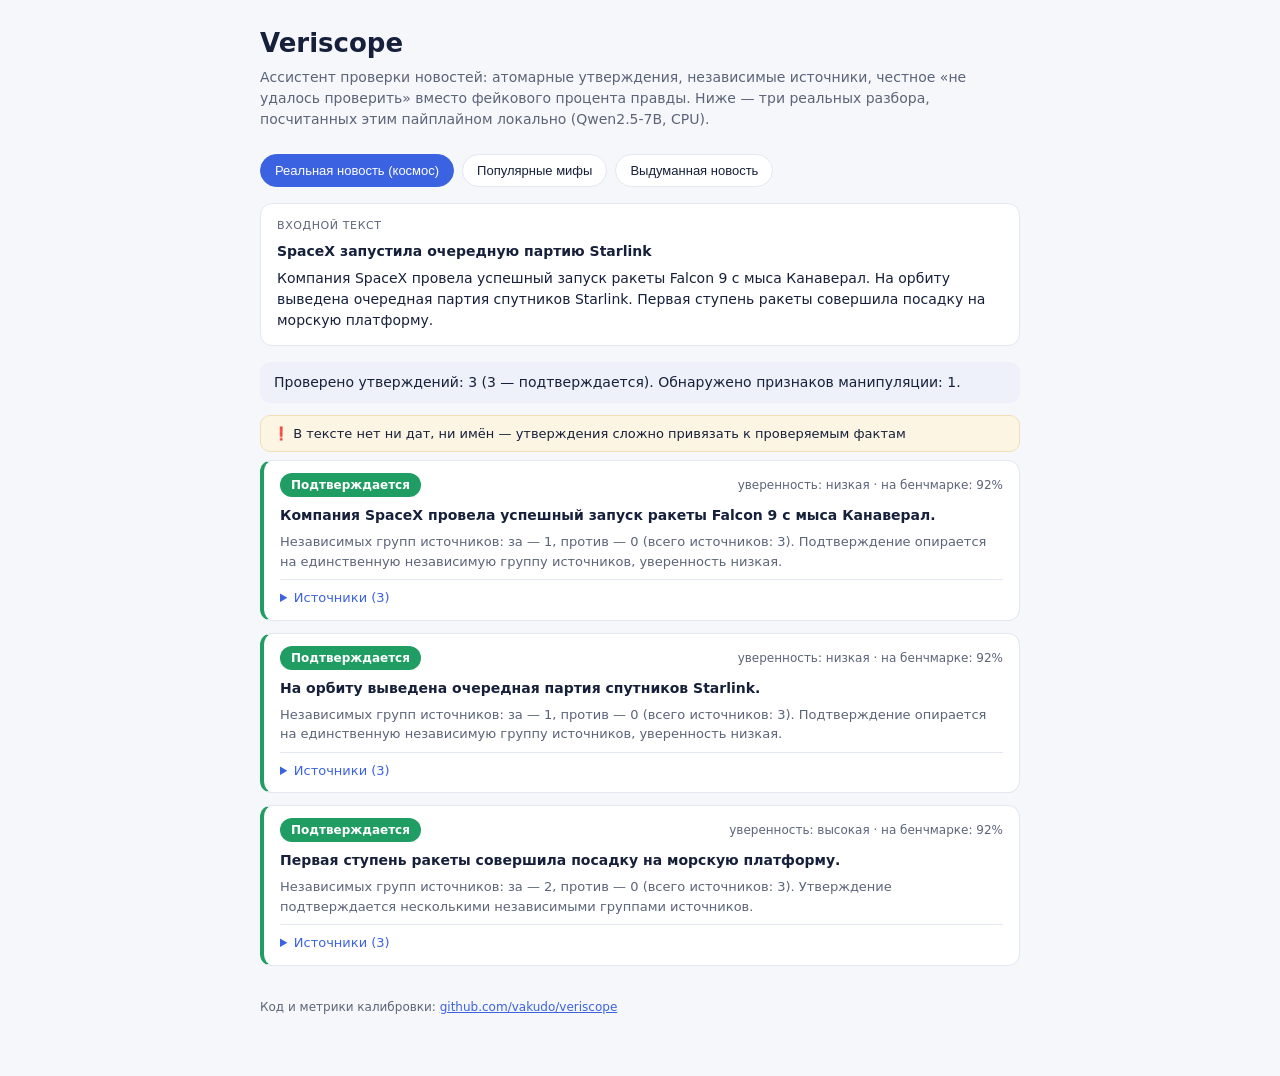
==== docs/index.html @ 8f0af4bc "add static demo page generator and refresh README" ====
<!DOCTYPE html>
<html lang="ru"><head><meta charset="utf-8"><meta name="viewport" content="width=device-width, initial-scale=1"><title>Veriscope — демо</title><style>
:root { --bg:#f6f7fb; --card:#fff; --text:#17203a; --muted:#5b6478; --border:#e3e7f0;
  --accent:#3b62e0; --chip:#eef1fa; --supported:#1f9d63; --refuted:#d64545;
  --conflicting:#dd8f1f; --unverifiable:#7a8496; --flag:#fdf5e4; --flag-border:#f0dfb6; }
@media (prefers-color-scheme: dark) {
  :root { --bg:#12151d; --card:#1b1f2a; --text:#e8ebf3; --muted:#9aa3b5; --border:#2a3040;
    --accent:#5c7ff0; --chip:#232a3a; --supported:#34c184; --refuted:#ef6a6a;
    --conflicting:#e8a94a; --unverifiable:#8b95a8; --flag:#2a2517; --flag-border:#4a3f22; } }
* { box-sizing:border-box; }
body { margin:0; padding:24px 16px 60px; background:var(--bg); color:var(--text);
  font:14px/1.5 system-ui,-apple-system,"Segoe UI",sans-serif; }
.wrap { max-width:760px; margin:0 auto; }
h1 { font-size:26px; margin:0 0 4px; }
.sub { color:var(--muted); margin:0 0 24px; }
.tabs { display:flex; flex-wrap:wrap; gap:8px; margin-bottom:16px; }
.tab { padding:8px 14px; border-radius:999px; border:1px solid var(--border);
  background:var(--card); color:var(--text); cursor:pointer; font-size:13px; }
.tab.active { background:var(--accent); border-color:var(--accent); color:#fff; }
.example { display:none; }
.example.active { display:block; }
.input-box { background:var(--card); border:1px solid var(--border); border-radius:12px;
  padding:14px 16px; margin-bottom:16px; }
.input-box .label { font-size:11px; text-transform:uppercase; letter-spacing:.6px;
  color:var(--muted); margin-bottom:6px; }
.input-box .headline { font-weight:700; margin-bottom:6px; }
.summary { background:var(--chip); border-radius:10px; padding:10px 14px; margin-bottom:12px; }
.flag { background:var(--flag); border:1px solid var(--flag-border); border-radius:10px;
  padding:8px 12px; margin-bottom:8px; font-size:13px; }
.claim { background:var(--card); border:1px solid var(--border); border-left:4px solid var(--unverifiable);
  border-radius:12px; padding:12px 16px; margin-bottom:12px; }
.claim.supported { border-left-color:var(--supported); }
.claim.refuted { border-left-color:var(--refuted); }
.claim.conflicting { border-left-color:var(--conflicting); }
.claim.unverifiable { border-left-color:var(--unverifiable); }
.badge-row { display:flex; justify-content:space-between; align-items:center; gap:8px; margin-bottom:8px; }
.badge { padding:3px 11px; border-radius:999px; font-size:12px; font-weight:700; color:#fff; }
.badge.supported { background:var(--supported); }
.badge.refuted { background:var(--refuted); }
.badge.conflicting { background:var(--conflicting); }
.badge.unverifiable { background:var(--unverifiable); }
.conf { font-size:12px; color:var(--muted); text-align:right; }
.claim-text { font-weight:600; margin:0 0 6px; }
.explanation { color:var(--muted); font-size:13px; margin:0 0 8px; }
details { border-top:1px solid var(--border); padding-top:8px; }
summary { cursor:pointer; color:var(--accent); font-size:13px; }
.source { display:flex; gap:8px; margin-top:8px; font-size:13px; }
.source .icon { font-weight:700; }
.icon.supports { color:var(--supported); }
.icon.refutes { color:var(--refuted); }
.icon.not_enough_info { color:var(--unverifiable); }
.source a { color:var(--accent); text-decoration:none; font-weight:600; }
.source .meta { color:var(--muted); }
footer { margin-top:32px; color:var(--muted); font-size:12px; }
footer a { color:var(--accent); }
</style></head><body><div class="wrap"><h1>Veriscope</h1><p class="sub">Ассистент проверки новостей: атомарные утверждения, независимые источники, честное «не удалось проверить» вместо фейкового процента правды. Ниже — три реальных разбора, посчитанных этим пайплайном локально (Qwen2.5-7B, CPU).</p><div class="tabs"><button class="tab active" data-target="example-0">Реальная новость (космос)</button><button class="tab" data-target="example-1">Популярные мифы</button><button class="tab" data-target="example-2">Выдуманная новость</button></div><div class="example active" id="example-0"><div class="input-box"><div class="label">Входной текст</div><div class="headline">SpaceX запустила очередную партию Starlink</div>Компания SpaceX провела успешный запуск ракеты Falcon 9 с мыса Канаверал. На орбиту выведена очередная партия спутников Starlink. Первая ступень ракеты совершила посадку на морскую платформу.</div><div class="summary">Проверено утверждений: 3 (3 — подтверждается). Обнаружено признаков манипуляции: 1.</div><div class="flag">❗ В тексте нет ни дат, ни имён — утверждения сложно привязать к проверяемым фактам</div><div class="claim supported"><div class="badge-row"><span class="badge supported">Подтверждается</span><span class="conf">уверенность: низкая · на бенчмарке: 92%</span></div><p class="claim-text">Компания SpaceX провела успешный запуск ракеты Falcon 9 с мыса Канаверал.</p><p class="explanation">Независимых групп источников: за — 1, против — 0 (всего источников: 3). Подтверждение опирается на единственную независимую группу источников, уверенность низкая.</p><details><summary>Источники (3)</summary><div class="source"><span class="icon supports">✓</span><span><a href="https://www.rbc.ru/rbcfreenews/5907278a9a79475f2a23321f" rel="noopener">rbc.ru</a><span class="meta"> — перепечатка, 2017-05-01</span></span></div><div class="source"><span class="icon supports">✓</span><span><a href="https://android-robot.com/spacex-blagopoluchno-zapustila-raketu-falcon-9-so-sputnikom/" rel="noopener">android-robot.com</a><span class="meta"> — перепечатка</span></span></div><div class="source"><span class="icon supports">✓</span><span><a href="https://aramil.life/life/odna_raketa_36_polyotov_spacex_uspeshno_obnovila_rekord_mnogorazovosti_falcon_9" rel="noopener">aramil.life</a><span class="meta"> — перепечатка</span></span></div></details></div><div class="claim supported"><div class="badge-row"><span class="badge supported">Подтверждается</span><span class="conf">уверенность: низкая · на бенчмарке: 92%</span></div><p class="claim-text">На орбиту выведена очередная партия спутников Starlink.</p><p class="explanation">Независимых групп источников: за — 1, против — 0 (всего источников: 3). Подтверждение опирается на единственную независимую группу источников, уверенность низкая.</p><details><summary>Источники (3)</summary><div class="source"><span class="icon supports">✓</span><span><a href="https://gomel-sat.bz/topic/79203-очередная-партия-спутников-starlink-выведена-на-орбиту-десятикратно-использованной-ракетой-falcon-9/" rel="noopener">gomel-sat.bz</a><span class="meta"> — перепечатка, 2021-05-09</span></span></div><div class="source"><span class="icon supports">✓</span><span><a href="https://ru.wikipedia.org/wiki/Starlink" rel="noopener">ru.wikipedia.org</a><span class="meta"> — перепечатка</span></span></div><div class="source"><span class="icon supports">✓</span><span><a href="https://prokosmos.ru/2025/10/23/starlink-chto-eto" rel="noopener">prokosmos.ru</a><span class="meta"> — перепечатка</span></span></div></details></div><div class="claim supported"><div class="badge-row"><span class="badge supported">Подтверждается</span><span class="conf">уверенность: высокая · на бенчмарке: 92%</span></div><p class="claim-text">Первая ступень ракеты совершила посадку на морскую платформу.</p><p class="explanation">Независимых групп источников: за — 2, против — 0 (всего источников: 3). Утверждение подтверждается несколькими независимыми группами источников.</p><details><summary>Источники (3)</summary><div class="source"><span class="icon supports">✓</span><span><a href="https://tass.ru/kosmos/27904565" rel="noopener">tass.ru</a><span class="meta"> — перепечатка</span></span></div><div class="source"><span class="icon supports">✓</span><span><a href="https://3dnews.ru/1144895/kitay-vpervie-uspeshno-ispital-analog-raketi-spacex-falcon-9-mnogorazovuyu-stupen-poymali-morskim-batutom" rel="noopener">3dnews.ru</a><span class="meta"> — перепечатка</span></span></div><div class="source"><span class="icon supports">✓</span><span><a href="https://lenta.ru/news/2026/07/10/pervaya-stupen-kitayskoy-rakety-vpervye-sovershila-myagkuyu-posadku/" rel="noopener">lenta.ru</a><span class="meta"> — тип не определён, 2026-07-10</span></span></div></details></div></div><div class="example" id="example-1"><div class="input-box"><div class="label">Входной текст</div><div class="headline">Шокирующие факты, о которых молчат учёные!!!</div>Великая Китайская стена видна невооружённым глазом с Луны. Человек использует только 10 процентов своего мозга. По словам анонимных источников, учёные скрывают эти факты десятилетиями.</div><div class="summary">Проверено утверждений: 2 (2 — опровергается). Обнаружено признаков манипуляции: 2.</div><div class="flag">❗ Текст ссылается на анонимные или неназванные источники</div><div class="flag">❗ Заголовок содержит кликбейт-приёмы</div><div class="claim refuted"><div class="badge-row"><span class="badge refuted">Опровергается</span><span class="conf">уверенность: низкая · на бенчмарке: 95%</span></div><p class="claim-text">Великая Китайская стена видна невооружённым глазом с Луны.</p><p class="explanation">Независимых групп источников: за — 0, против — 1 (всего источников: 3). Опровержение опирается на единственную независимую группу источников, уверенность низкая.</p><details><summary>Источники (3)</summary><div class="source"><span class="icon refutes">✕</span><span><a href="https://www.minstrmh.com/145887/some-people-that-the-great-wall-china-from-moon-thats-just-myth" rel="noopener">minstrmh.com</a><span class="meta"> — перепечатка, 2024-03-15</span></span></div><div class="source"><span class="icon refutes">✕</span><span><a href="https://fact2day.com/great-wall-myth/" rel="noopener">fact2day.com</a><span class="meta"> — перепечатка</span></span></div><div class="source"><span class="icon refutes">✕</span><span><a href="https://knowledgekingdom.blog/chinese-landmark-seen-from-moon-myth" rel="noopener">knowledgekingdom.blog</a><span class="meta"> — перепечатка</span></span></div></details></div><div class="claim refuted"><div class="badge-row"><span class="badge refuted">Опровергается</span><span class="conf">уверенность: низкая · на бенчмарке: 95%</span></div><p class="claim-text">Человек использует только 10 процентов своего мозга.</p><p class="explanation">Независимых групп источников: за — 0, против — 1 (всего источников: 3). Опровержение опирается на единственную независимую группу источников, уверенность низкая.</p><details><summary>Источники (3)</summary><div class="source"><span class="icon refutes">✕</span><span><a href="https://overlookedoutlook.com/brain-neuroscience/do-humans-only-use-10-percent-of-their-brain/" rel="noopener">overlookedoutlook.com</a><span class="meta"> — перепечатка, 2024-04-18</span></span></div><div class="source"><span class="icon refutes">✕</span><span><a href="https://hyperspacecafe.com/Thread-The-idea-that-people-use-10-of-their-brains-is-likely-false" rel="noopener">hyperspacecafe.com</a><span class="meta"> — перепечатка</span></span></div><div class="source"><span class="icon refutes">✕</span><span><a href="https://www.junaid.com.np/2021/07/humans-are-able-to-use-only-10-percent.html" rel="noopener">junaid.com.np</a><span class="meta"> — перепечатка</span></span></div></details></div></div><div class="example" id="example-2"><div class="input-box"><div class="label">Входной текст</div><div class="headline">Сенсация в Урюпинске</div>Компания Ромашка-Технологии из Урюпинска продала четыре миллиона умных чайников за 2025 год. Директор компании Пётр Самоваров заявил, что следующая цель — выход на рынок умных самоваров.</div><div class="summary">Проверено утверждений: 2 (2 — не удалось проверить). Обнаружено признаков манипуляции: 1.</div><div class="flag">❗ Заголовок содержит кликбейт-приёмы</div><div class="claim unverifiable"><div class="badge-row"><span class="badge unverifiable">Не удалось проверить</span><span class="conf">уверенность: низкая · на бенчмарке: 83%</span></div><p class="claim-text">Компания Ромашка-Технологии из Урюпинска продала четыре миллиона умных чайников за 2025 год.</p><p class="explanation">Независимых групп источников: за — 0, против — 0 (всего источников: 3). Достаточных доказательств не найдено — честный ответ: проверить не удалось.</p><details><summary>Источники (3)</summary><div class="source"><span class="icon not_enough_info">·</span><span><a href="https://secrets.tbank.ru/buhgalteriya/kak-rabotat-s-nds/" rel="noopener">secrets.tbank.ru</a><span class="meta"> — тип не определён</span></span></div><div class="source"><span class="icon not_enough_info">·</span><span><a href="https://www.banki.ru/services/calculators/hypothec/" rel="noopener">banki.ru</a><span class="meta"> — тип не определён, 2026-07-11</span></span></div><div class="source"><span class="icon not_enough_info">·</span><span><a href="https://fas.gov.ru/" rel="noopener">fas.gov.ru</a><span class="meta"> — тип не определён, 2026-07-10</span></span></div></details></div><div class="claim unverifiable"><div class="badge-row"><span class="badge unverifiable">Не удалось проверить</span><span class="conf">уверенность: низкая · на бенчмарке: 83%</span></div><p class="claim-text">Директор компании Пётр Самоваров заявил, что следующая цель — выход на рынок умных самоваров.</p><p class="explanation">Независимых групп источников: за — 0, против — 0 (всего источников: 3). Достаточных доказательств не найдено — честный ответ: проверить не удалось.</p><details><summary>Источники (3)</summary><div class="source"><span class="icon not_enough_info">·</span><span><a href="https://vk.com/wall637856201_1476" rel="noopener">vk.com</a><span class="meta"> — перепечатка, 2012-01-01</span></span></div><div class="source"><span class="icon not_enough_info">·</span><span><a href="https://vk.com/samovarovgrad" rel="noopener">vk.com</a><span class="meta"> — перепечатка</span></span></div><div class="source"><span class="icon not_enough_info">·</span><span><a href="https://samovarov-grad.ru/production/" rel="noopener">samovarov-grad.ru</a><span class="meta"> — перепечатка</span></span></div></details></div></div><footer>Код и метрики калибровки: <a href="https://github.com/vakudo/veriscope">github.com/vakudo/veriscope</a></footer></div><script>
document.querySelectorAll(".tab").forEach((tab) => {
  tab.addEventListener("click", () => {
    document.querySelectorAll(".tab").forEach((t) => t.classList.remove("active"));
    document.querySelectorAll(".example").forEach((e) => e.classList.remove("active"));
    tab.classList.add("active");
    document.getElementById(tab.dataset.target).classList.add("active");
  });
});
</script></body></html>
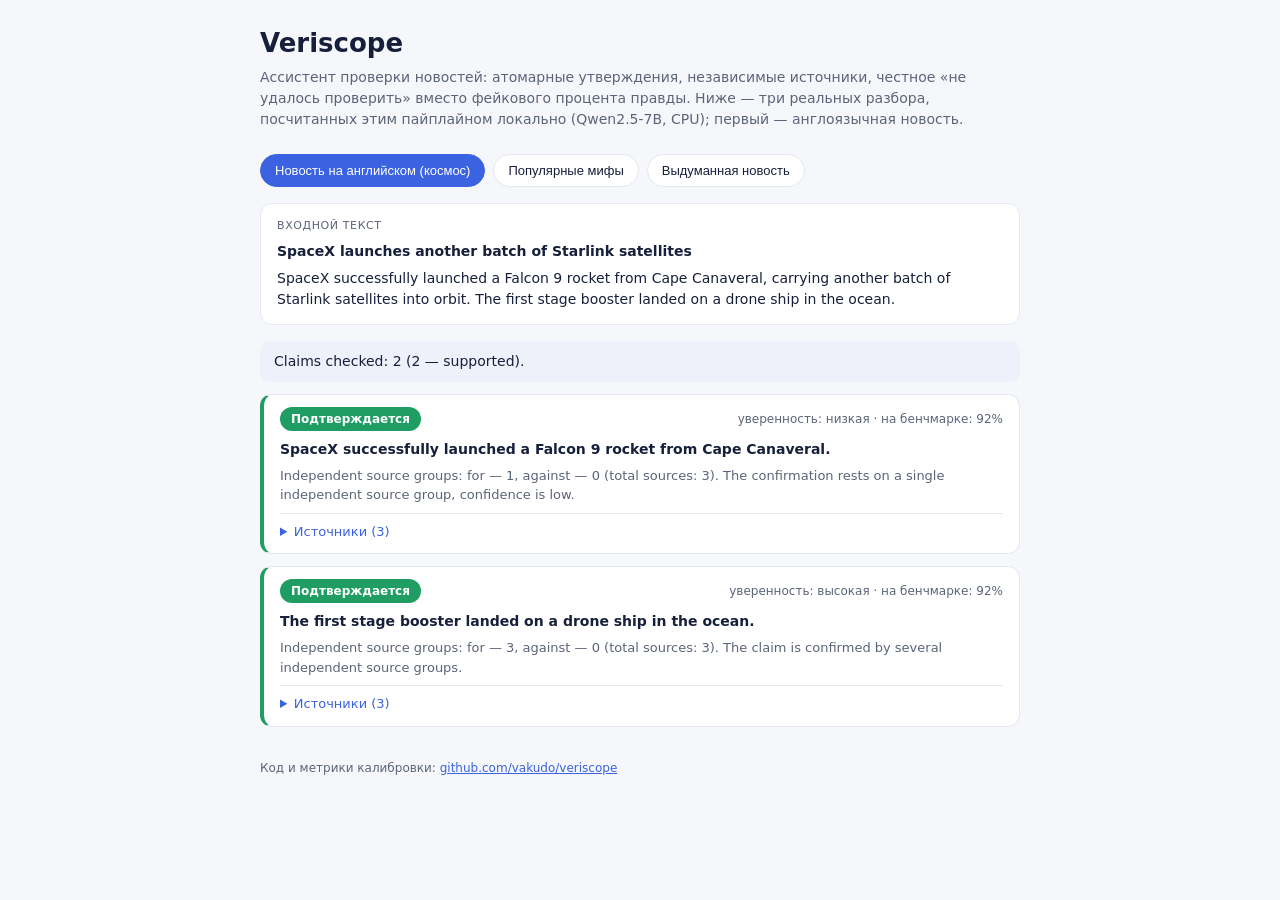
==== commit d2e404de: "replace the russian space example with an english one in the demo" ====
--- a/docs/index.html
+++ b/docs/index.html
@@ -53,7 +53,7 @@
 .source .meta { color:var(--muted); }
 footer { margin-top:32px; color:var(--muted); font-size:12px; }
 footer a { color:var(--accent); }
-</style></head><body><div class="wrap"><h1>Veriscope</h1><p class="sub">Ассистент проверки новостей: атомарные утверждения, независимые источники, честное «не удалось проверить» вместо фейкового процента правды. Ниже — три реальных разбора, посчитанных этим пайплайном локально (Qwen2.5-7B, CPU).</p><div class="tabs"><button class="tab active" data-target="example-0">Реальная новость (космос)</button><button class="tab" data-target="example-1">Популярные мифы</button><button class="tab" data-target="example-2">Выдуманная новость</button></div><div class="example active" id="example-0"><div class="input-box"><div class="label">Входной текст</div><div class="headline">SpaceX запустила очередную партию Starlink</div>Компания SpaceX провела успешный запуск ракеты Falcon 9 с мыса Канаверал. На орбиту выведена очередная партия спутников Starlink. Первая ступень ракеты совершила посадку на морскую платформу.</div><div class="summary">Проверено утверждений: 3 (3 — подтверждается). Обнаружено признаков манипуляции: 1.</div><div class="flag">❗ В тексте нет ни дат, ни имён — утверждения сложно привязать к проверяемым фактам</div><div class="claim supported"><div class="badge-row"><span class="badge supported">Подтверждается</span><span class="conf">уверенность: низкая · на бенчмарке: 92%</span></div><p class="claim-text">Компания SpaceX провела успешный запуск ракеты Falcon 9 с мыса Канаверал.</p><p class="explanation">Независимых групп источников: за — 1, против — 0 (всего источников: 3). Подтверждение опирается на единственную независимую группу источников, уверенность низкая.</p><details><summary>Источники (3)</summary><div class="source"><span class="icon supports">✓</span><span><a href="https://www.rbc.ru/rbcfreenews/5907278a9a79475f2a23321f" rel="noopener">rbc.ru</a><span class="meta"> — перепечатка, 2017-05-01</span></span></div><div class="source"><span class="icon supports">✓</span><span><a href="https://android-robot.com/spacex-blagopoluchno-zapustila-raketu-falcon-9-so-sputnikom/" rel="noopener">android-robot.com</a><span class="meta"> — перепечатка</span></span></div><div class="source"><span class="icon supports">✓</span><span><a href="https://aramil.life/life/odna_raketa_36_polyotov_spacex_uspeshno_obnovila_rekord_mnogorazovosti_falcon_9" rel="noopener">aramil.life</a><span class="meta"> — перепечатка</span></span></div></details></div><div class="claim supported"><div class="badge-row"><span class="badge supported">Подтверждается</span><span class="conf">уверенность: низкая · на бенчмарке: 92%</span></div><p class="claim-text">На орбиту выведена очередная партия спутников Starlink.</p><p class="explanation">Независимых групп источников: за — 1, против — 0 (всего источников: 3). Подтверждение опирается на единственную независимую группу источников, уверенность низкая.</p><details><summary>Источники (3)</summary><div class="source"><span class="icon supports">✓</span><span><a href="https://gomel-sat.bz/topic/79203-очередная-партия-спутников-starlink-выведена-на-орбиту-десятикратно-использованной-ракетой-falcon-9/" rel="noopener">gomel-sat.bz</a><span class="meta"> — перепечатка, 2021-05-09</span></span></div><div class="source"><span class="icon supports">✓</span><span><a href="https://ru.wikipedia.org/wiki/Starlink" rel="noopener">ru.wikipedia.org</a><span class="meta"> — перепечатка</span></span></div><div class="source"><span class="icon supports">✓</span><span><a href="https://prokosmos.ru/2025/10/23/starlink-chto-eto" rel="noopener">prokosmos.ru</a><span class="meta"> — перепечатка</span></span></div></details></div><div class="claim supported"><div class="badge-row"><span class="badge supported">Подтверждается</span><span class="conf">уверенность: высокая · на бенчмарке: 92%</span></div><p class="claim-text">Первая ступень ракеты совершила посадку на морскую платформу.</p><p class="explanation">Независимых групп источников: за — 2, против — 0 (всего источников: 3). Утверждение подтверждается несколькими независимыми группами источников.</p><details><summary>Источники (3)</summary><div class="source"><span class="icon supports">✓</span><span><a href="https://tass.ru/kosmos/27904565" rel="noopener">tass.ru</a><span class="meta"> — перепечатка</span></span></div><div class="source"><span class="icon supports">✓</span><span><a href="https://3dnews.ru/1144895/kitay-vpervie-uspeshno-ispital-analog-raketi-spacex-falcon-9-mnogorazovuyu-stupen-poymali-morskim-batutom" rel="noopener">3dnews.ru</a><span class="meta"> — перепечатка</span></span></div><div class="source"><span class="icon supports">✓</span><span><a href="https://lenta.ru/news/2026/07/10/pervaya-stupen-kitayskoy-rakety-vpervye-sovershila-myagkuyu-posadku/" rel="noopener">lenta.ru</a><span class="meta"> — тип не определён, 2026-07-10</span></span></div></details></div></div><div class="example" id="example-1"><div class="input-box"><div class="label">Входной текст</div><div class="headline">Шокирующие факты, о которых молчат учёные!!!</div>Великая Китайская стена видна невооружённым глазом с Луны. Человек использует только 10 процентов своего мозга. По словам анонимных источников, учёные скрывают эти факты десятилетиями.</div><div class="summary">Проверено утверждений: 2 (2 — опровергается). Обнаружено признаков манипуляции: 2.</div><div class="flag">❗ Текст ссылается на анонимные или неназванные источники</div><div class="flag">❗ Заголовок содержит кликбейт-приёмы</div><div class="claim refuted"><div class="badge-row"><span class="badge refuted">Опровергается</span><span class="conf">уверенность: низкая · на бенчмарке: 95%</span></div><p class="claim-text">Великая Китайская стена видна невооружённым глазом с Луны.</p><p class="explanation">Независимых групп источников: за — 0, против — 1 (всего источников: 3). Опровержение опирается на единственную независимую группу источников, уверенность низкая.</p><details><summary>Источники (3)</summary><div class="source"><span class="icon refutes">✕</span><span><a href="https://www.minstrmh.com/145887/some-people-that-the-great-wall-china-from-moon-thats-just-myth" rel="noopener">minstrmh.com</a><span class="meta"> — перепечатка, 2024-03-15</span></span></div><div class="source"><span class="icon refutes">✕</span><span><a href="https://fact2day.com/great-wall-myth/" rel="noopener">fact2day.com</a><span class="meta"> — перепечатка</span></span></div><div class="source"><span class="icon refutes">✕</span><span><a href="https://knowledgekingdom.blog/chinese-landmark-seen-from-moon-myth" rel="noopener">knowledgekingdom.blog</a><span class="meta"> — перепечатка</span></span></div></details></div><div class="claim refuted"><div class="badge-row"><span class="badge refuted">Опровергается</span><span class="conf">уверенность: низкая · на бенчмарке: 95%</span></div><p class="claim-text">Человек использует только 10 процентов своего мозга.</p><p class="explanation">Независимых групп источников: за — 0, против — 1 (всего источников: 3). Опровержение опирается на единственную независимую группу источников, уверенность низкая.</p><details><summary>Источники (3)</summary><div class="source"><span class="icon refutes">✕</span><span><a href="https://overlookedoutlook.com/brain-neuroscience/do-humans-only-use-10-percent-of-their-brain/" rel="noopener">overlookedoutlook.com</a><span class="meta"> — перепечатка, 2024-04-18</span></span></div><div class="source"><span class="icon refutes">✕</span><span><a href="https://hyperspacecafe.com/Thread-The-idea-that-people-use-10-of-their-brains-is-likely-false" rel="noopener">hyperspacecafe.com</a><span class="meta"> — перепечатка</span></span></div><div class="source"><span class="icon refutes">✕</span><span><a href="https://www.junaid.com.np/2021/07/humans-are-able-to-use-only-10-percent.html" rel="noopener">junaid.com.np</a><span class="meta"> — перепечатка</span></span></div></details></div></div><div class="example" id="example-2"><div class="input-box"><div class="label">Входной текст</div><div class="headline">Сенсация в Урюпинске</div>Компания Ромашка-Технологии из Урюпинска продала четыре миллиона умных чайников за 2025 год. Директор компании Пётр Самоваров заявил, что следующая цель — выход на рынок умных самоваров.</div><div class="summary">Проверено утверждений: 2 (2 — не удалось проверить). Обнаружено признаков манипуляции: 1.</div><div class="flag">❗ Заголовок содержит кликбейт-приёмы</div><div class="claim unverifiable"><div class="badge-row"><span class="badge unverifiable">Не удалось проверить</span><span class="conf">уверенность: низкая · на бенчмарке: 83%</span></div><p class="claim-text">Компания Ромашка-Технологии из Урюпинска продала четыре миллиона умных чайников за 2025 год.</p><p class="explanation">Независимых групп источников: за — 0, против — 0 (всего источников: 3). Достаточных доказательств не найдено — честный ответ: проверить не удалось.</p><details><summary>Источники (3)</summary><div class="source"><span class="icon not_enough_info">·</span><span><a href="https://secrets.tbank.ru/buhgalteriya/kak-rabotat-s-nds/" rel="noopener">secrets.tbank.ru</a><span class="meta"> — тип не определён</span></span></div><div class="source"><span class="icon not_enough_info">·</span><span><a href="https://www.banki.ru/services/calculators/hypothec/" rel="noopener">banki.ru</a><span class="meta"> — тип не определён, 2026-07-11</span></span></div><div class="source"><span class="icon not_enough_info">·</span><span><a href="https://fas.gov.ru/" rel="noopener">fas.gov.ru</a><span class="meta"> — тип не определён, 2026-07-10</span></span></div></details></div><div class="claim unverifiable"><div class="badge-row"><span class="badge unverifiable">Не удалось проверить</span><span class="conf">уверенность: низкая · на бенчмарке: 83%</span></div><p class="claim-text">Директор компании Пётр Самоваров заявил, что следующая цель — выход на рынок умных самоваров.</p><p class="explanation">Независимых групп источников: за — 0, против — 0 (всего источников: 3). Достаточных доказательств не найдено — честный ответ: проверить не удалось.</p><details><summary>Источники (3)</summary><div class="source"><span class="icon not_enough_info">·</span><span><a href="https://vk.com/wall637856201_1476" rel="noopener">vk.com</a><span class="meta"> — перепечатка, 2012-01-01</span></span></div><div class="source"><span class="icon not_enough_info">·</span><span><a href="https://vk.com/samovarovgrad" rel="noopener">vk.com</a><span class="meta"> — перепечатка</span></span></div><div class="source"><span class="icon not_enough_info">·</span><span><a href="https://samovarov-grad.ru/production/" rel="noopener">samovarov-grad.ru</a><span class="meta"> — перепечатка</span></span></div></details></div></div><footer>Код и метрики калибровки: <a href="https://github.com/vakudo/veriscope">github.com/vakudo/veriscope</a></footer></div><script>
+</style></head><body><div class="wrap"><h1>Veriscope</h1><p class="sub">Ассистент проверки новостей: атомарные утверждения, независимые источники, честное «не удалось проверить» вместо фейкового процента правды. Ниже — три реальных разбора, посчитанных этим пайплайном локально (Qwen2.5-7B, CPU); первый — англоязычная новость.</p><div class="tabs"><button class="tab active" data-target="example-0">Новость на английском (космос)</button><button class="tab" data-target="example-1">Популярные мифы</button><button class="tab" data-target="example-2">Выдуманная новость</button></div><div class="example active" id="example-0"><div class="input-box"><div class="label">Входной текст</div><div class="headline">SpaceX launches another batch of Starlink satellites</div>SpaceX successfully launched a Falcon 9 rocket from Cape Canaveral, carrying another batch of Starlink satellites into orbit. The first stage booster landed on a drone ship in the ocean.</div><div class="summary">Claims checked: 2 (2 — supported).</div><div class="claim supported"><div class="badge-row"><span class="badge supported">Подтверждается</span><span class="conf">уверенность: низкая · на бенчмарке: 92%</span></div><p class="claim-text">SpaceX successfully launched a Falcon 9 rocket from Cape Canaveral.</p><p class="explanation">Independent source groups: for — 1, against — 0 (total sources: 3). The confirmation rests on a single independent source group, confidence is low.</p><details><summary>Источники (3)</summary><div class="source"><span class="icon supports">✓</span><span><a href="https://www.msn.com/en-us/news/technology/spacex-launches-falcon-9-rocket-from-floridas-space-coast-for-starlink-mission/vi-AA27zDQs" rel="noopener">msn.com</a><span class="meta"> — перепечатка, 2026-07-09</span></span></div><div class="source"><span class="icon supports">✓</span><span><a href="https://www.aol.com/news/spacex-launches-29-starlink-satellites-100835230.html" rel="noopener">aol.com</a><span class="meta"> — возможный первоисточник, 2026-05-28</span></span></div><div class="source"><span class="icon supports">✓</span><span><a href="https://www.floridatoday.com/story/tech/science/space/spacex/2026/06/08/spacex-launches-rocket-monday-morning-from-cape-canaveral-booster-sees-record-flight/90424896007/" rel="noopener">floridatoday.com</a><span class="meta"> — перепечатка, 2026-06-07</span></span></div></details></div><div class="claim supported"><div class="badge-row"><span class="badge supported">Подтверждается</span><span class="conf">уверенность: высокая · на бенчмарке: 92%</span></div><p class="claim-text">The first stage booster landed on a drone ship in the ocean.</p><p class="explanation">Independent source groups: for — 3, against — 0 (total sources: 3). The claim is confirmed by several independent source groups.</p><details><summary>Источники (3)</summary><div class="source"><span class="icon supports">✓</span><span><a href="https://en.wikipedia.org/wiki/Falcon_9_first-stage_landing_tests" rel="noopener">en.wikipedia.org</a><span class="meta"> — тип не определён, 2014-06-18</span></span></div><div class="source"><span class="icon supports">✓</span><span><a href="https://spaceflightnow.com/2016/04/08/spacex-lands-rocket-on-floating-platform-after-station-resupply-launch/" rel="noopener">spaceflightnow.com</a><span class="meta"> — тип не определён</span></span></div><div class="source"><span class="icon supports">✓</span><span><a href="https://www.space.com/space-exploration/launches-spacecraft/spacex-falcon-9-transporter-17-rideshare-launch-81-satellites" rel="noopener">space.com</a><span class="meta"> — тип не определён, 2026-07-06</span></span></div></details></div></div><div class="example" id="example-1"><div class="input-box"><div class="label">Входной текст</div><div class="headline">Шокирующие факты, о которых молчат учёные!!!</div>Великая Китайская стена видна невооружённым глазом с Луны. Человек использует только 10 процентов своего мозга. По словам анонимных источников, учёные скрывают эти факты десятилетиями.</div><div class="summary">Проверено утверждений: 3 (2 — опровергается; 1 — не удалось проверить). Обнаружено признаков манипуляции: 2.</div><div class="flag">❗ Текст ссылается на анонимные или неназванные источники</div><div class="flag">❗ Заголовок содержит кликбейт-приёмы</div><div class="claim refuted"><div class="badge-row"><span class="badge refuted">Опровергается</span><span class="conf">уверенность: низкая · на бенчмарке: 95%</span></div><p class="claim-text">Великая Китайская стена видна невооружённым глазом с Луны.</p><p class="explanation">Независимых групп источников: за — 0, против — 1 (всего источников: 3). Опровержение опирается на единственную независимую группу источников, уверенность низкая.</p><details><summary>Источники (3)</summary><div class="source"><span class="icon refutes">✕</span><span><a href="https://dzen.ru/a/aM--rJIYPzALZ6eA" rel="noopener">dzen.ru</a><span class="meta"> — перепечатка</span></span></div><div class="source"><span class="icon refutes">✕</span><span><a href="https://vk.com/@chehistory-velikaya-kitaiskaya-stena-vidna-s-luny" rel="noopener">vk.com</a><span class="meta"> — перепечатка</span></span></div><div class="source"><span class="icon not_enough_info">·</span><span><a href="https://travelexpert.group/vidna-li-s-luny-velikaya-kitajskaya-stena/" rel="noopener">travelexpert.group</a><span class="meta"> — тип не определён, 2025-10-24</span></span></div></details></div><div class="claim refuted"><div class="badge-row"><span class="badge refuted">Опровергается</span><span class="conf">уверенность: низкая · на бенчмарке: 95%</span></div><p class="claim-text">Человек использует только 10 процентов своего мозга.</p><p class="explanation">Независимых групп источников: за — 0, против — 1 (всего источников: 3). Опровержение опирается на единственную независимую группу источников, уверенность низкая.</p><details><summary>Источники (3)</summary><div class="source"><span class="icon not_enough_info">·</span><span><a href="https://overlookedoutlook.com/brain-neuroscience/do-humans-only-use-10-percent-of-their-brain/" rel="noopener">overlookedoutlook.com</a><span class="meta"> — перепечатка, 2024-04-18</span></span></div><div class="source"><span class="icon not_enough_info">·</span><span><a href="https://www.junaid.com.np/2021/07/humans-are-able-to-use-only-10-percent.html" rel="noopener">junaid.com.np</a><span class="meta"> — перепечатка</span></span></div><div class="source"><span class="icon refutes">✕</span><span><a href="https://blog.wikium.ru/mozg-cheloveka-rabotaet-tolko-na-10-pravda-ili-vse-taki-mif.html" rel="noopener">blog.wikium.ru</a><span class="meta"> — тип не определён, 2020-07-18</span></span></div></details></div><div class="claim unverifiable"><div class="badge-row"><span class="badge unverifiable">Не удалось проверить</span><span class="conf">уверенность: низкая · на бенчмарке: 83%</span></div><p class="claim-text">Учёные скрывают эти факты десятилетиями.</p><p class="explanation">Независимых групп источников: за — 0, против — 0 (всего источников: 3). Достаточных доказательств не найдено — честный ответ: проверить не удалось.</p><details><summary>Источники (3)</summary><div class="source"><span class="icon not_enough_info">·</span><span><a href="https://svetapp.rusneb.ru/catalog/uchenye-skryvayut-mify-xxi-veka" rel="noopener">svetapp.rusneb.ru</a><span class="meta"> — перепечатка, 2026-07-01</span></span></div><div class="source"><span class="icon not_enough_info">·</span><span><a href="https://ru.wikipedia.org/wiki/Учёные_скрывают?_Мифы_XXI_века" rel="noopener">ru.wikipedia.org</a><span class="meta"> — перепечатка</span></span></div><div class="source"><span class="icon not_enough_info">·</span><span><a href="https://www.pravda.ru/news/science/2317225-martian-karst-caves/" rel="noopener">pravda.ru</a><span class="meta"> — тип не определён, 2025-12-04</span></span></div></details></div></div><div class="example" id="example-2"><div class="input-box"><div class="label">Входной текст</div><div class="headline">Сенсация в Урюпинске</div>Компания Ромашка-Технологии из Урюпинска продала четыре миллиона умных чайников за 2025 год. Директор компании Пётр Самоваров заявил, что следующая цель — выход на рынок умных самоваров.</div><div class="summary">Проверено утверждений: 2 (2 — не удалось проверить). Обнаружено признаков манипуляции: 1.</div><div class="flag">❗ Заголовок содержит кликбейт-приёмы</div><div class="claim unverifiable"><div class="badge-row"><span class="badge unverifiable">Не удалось проверить</span><span class="conf">уверенность: низкая · на бенчмарке: 83%</span></div><p class="claim-text">Компания Ромашка-Технологии из Урюпинска продала четыре миллиона умных чайников за 2025 год.</p><p class="explanation">Независимых групп источников: за — 0, против — 0 (всего источников: 3). Достаточных доказательств не найдено — честный ответ: проверить не удалось.</p><details><summary>Источники (3)</summary><div class="source"><span class="icon not_enough_info">·</span><span><a href="https://www.tadviser.ru/index.php/Статья:Умные_колонки_Голосовые_помощники_(рынок_России)" rel="noopener">tadviser.ru</a><span class="meta"> — перепечатка, 2026-05-05</span></span></div><div class="source"><span class="icon not_enough_info">·</span><span><a href="https://www.tadviser.ru/index.php/Статья:Бытовая_техника_и_электроника_(рынок_России)" rel="noopener">tadviser.ru</a><span class="meta"> — перепечатка</span></span></div><div class="source"><span class="icon not_enough_info">·</span><span><a href="https://rskrf.ru/tips/obzory-i-topy/top-luchshikh-elektrochaynikov/" rel="noopener">rskrf.ru</a><span class="meta"> — тип не определён, 2019-08-21</span></span></div></details></div><div class="claim unverifiable"><div class="badge-row"><span class="badge unverifiable">Не удалось проверить</span><span class="conf">уверенность: низкая · на бенчмарке: 83%</span></div><p class="claim-text">Директор компании Пётр Самоваров заявил, что следующая цель — выход на рынок умных самоваров.</p><p class="explanation">Независимых групп источников: за — 0, против — 0 (всего источников: 3). Достаточных доказательств не найдено — честный ответ: проверить не удалось.</p><details><summary>Источники (3)</summary><div class="source"><span class="icon not_enough_info">·</span><span><a href="https://m.vk.com/mirsamovarov" rel="noopener">m.vk.com</a><span class="meta"> — тип не определён, 2012-01-01</span></span></div><div class="source"><span class="icon not_enough_info">·</span><span><a href="https://ru.kinorium.com/725518/" rel="noopener">ru.kinorium.com</a><span class="meta"> — тип не определён, 2025-07-17</span></span></div><div class="source"><span class="icon not_enough_info">·</span><span><a href="https://dzen.ru/a/ak--XrkSuTJ_xT-0" rel="noopener">dzen.ru</a><span class="meta"> — тип не определён</span></span></div></details></div></div><footer>Код и метрики калибровки: <a href="https://github.com/vakudo/veriscope">github.com/vakudo/veriscope</a></footer></div><script>
 document.querySelectorAll(".tab").forEach((tab) => {
   tab.addEventListener("click", () => {
     document.querySelectorAll(".tab").forEach((t) => t.classList.remove("active"));
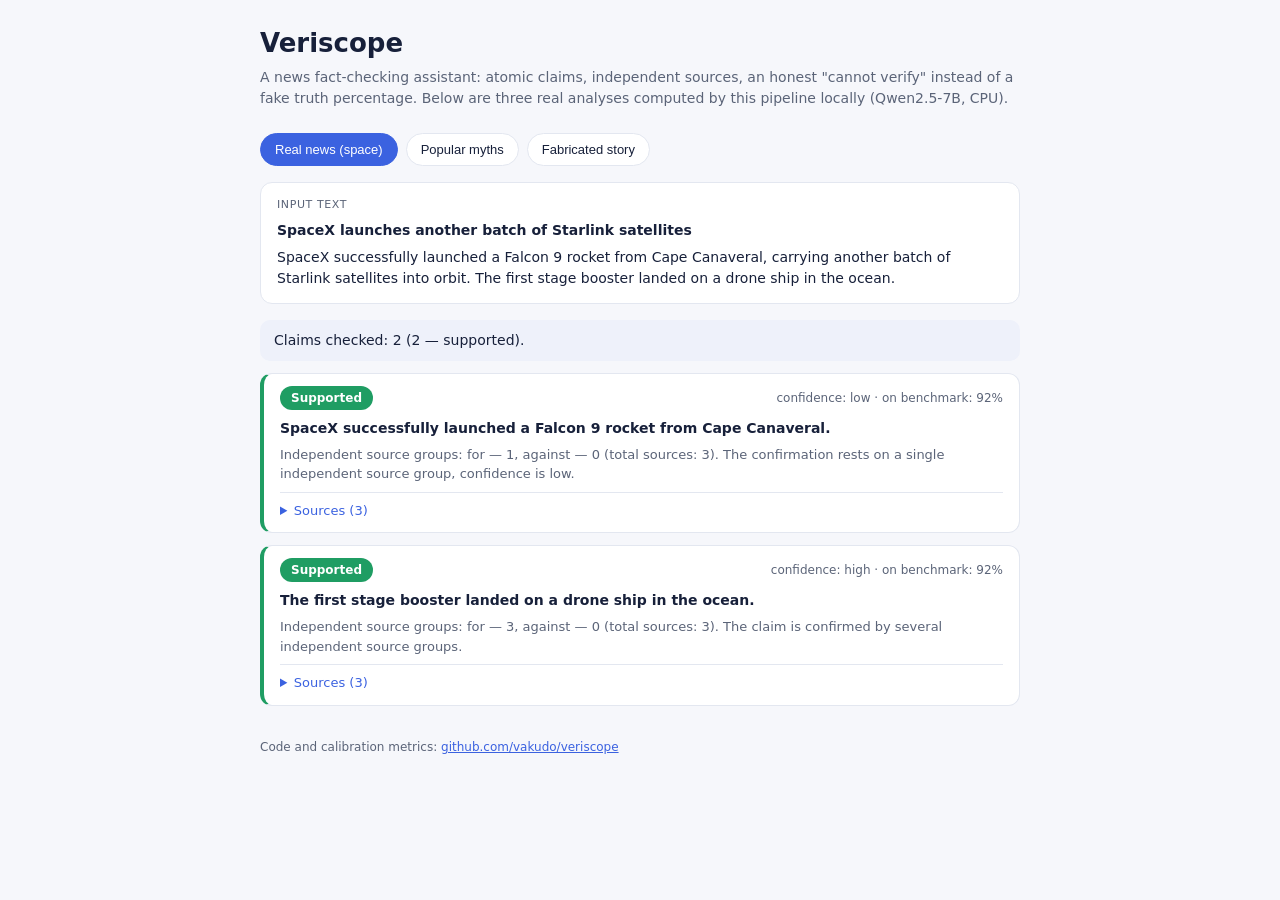
==== commit 8305f162: "switch the demo page to english" ====
--- a/docs/index.html
+++ b/docs/index.html
@@ -1,5 +1,5 @@
 <!DOCTYPE html>
-<html lang="ru"><head><meta charset="utf-8"><meta name="viewport" content="width=device-width, initial-scale=1"><title>Veriscope — демо</title><style>
+<html lang="en"><head><meta charset="utf-8"><meta name="viewport" content="width=device-width, initial-scale=1"><title>Veriscope — demo</title><style>
 :root { --bg:#f6f7fb; --card:#fff; --text:#17203a; --muted:#5b6478; --border:#e3e7f0;
   --accent:#3b62e0; --chip:#eef1fa; --supported:#1f9d63; --refuted:#d64545;
   --conflicting:#dd8f1f; --unverifiable:#7a8496; --flag:#fdf5e4; --flag-border:#f0dfb6; }
@@ -53,7 +53,7 @@
 .source .meta { color:var(--muted); }
 footer { margin-top:32px; color:var(--muted); font-size:12px; }
 footer a { color:var(--accent); }
-</style></head><body><div class="wrap"><h1>Veriscope</h1><p class="sub">Ассистент проверки новостей: атомарные утверждения, независимые источники, честное «не удалось проверить» вместо фейкового процента правды. Ниже — три реальных разбора, посчитанных этим пайплайном локально (Qwen2.5-7B, CPU); первый — англоязычная новость.</p><div class="tabs"><button class="tab active" data-target="example-0">Новость на английском (космос)</button><button class="tab" data-target="example-1">Популярные мифы</button><button class="tab" data-target="example-2">Выдуманная новость</button></div><div class="example active" id="example-0"><div class="input-box"><div class="label">Входной текст</div><div class="headline">SpaceX launches another batch of Starlink satellites</div>SpaceX successfully launched a Falcon 9 rocket from Cape Canaveral, carrying another batch of Starlink satellites into orbit. The first stage booster landed on a drone ship in the ocean.</div><div class="summary">Claims checked: 2 (2 — supported).</div><div class="claim supported"><div class="badge-row"><span class="badge supported">Подтверждается</span><span class="conf">уверенность: низкая · на бенчмарке: 92%</span></div><p class="claim-text">SpaceX successfully launched a Falcon 9 rocket from Cape Canaveral.</p><p class="explanation">Independent source groups: for — 1, against — 0 (total sources: 3). The confirmation rests on a single independent source group, confidence is low.</p><details><summary>Источники (3)</summary><div class="source"><span class="icon supports">✓</span><span><a href="https://www.msn.com/en-us/news/technology/spacex-launches-falcon-9-rocket-from-floridas-space-coast-for-starlink-mission/vi-AA27zDQs" rel="noopener">msn.com</a><span class="meta"> — перепечатка, 2026-07-09</span></span></div><div class="source"><span class="icon supports">✓</span><span><a href="https://www.aol.com/news/spacex-launches-29-starlink-satellites-100835230.html" rel="noopener">aol.com</a><span class="meta"> — возможный первоисточник, 2026-05-28</span></span></div><div class="source"><span class="icon supports">✓</span><span><a href="https://www.floridatoday.com/story/tech/science/space/spacex/2026/06/08/spacex-launches-rocket-monday-morning-from-cape-canaveral-booster-sees-record-flight/90424896007/" rel="noopener">floridatoday.com</a><span class="meta"> — перепечатка, 2026-06-07</span></span></div></details></div><div class="claim supported"><div class="badge-row"><span class="badge supported">Подтверждается</span><span class="conf">уверенность: высокая · на бенчмарке: 92%</span></div><p class="claim-text">The first stage booster landed on a drone ship in the ocean.</p><p class="explanation">Independent source groups: for — 3, against — 0 (total sources: 3). The claim is confirmed by several independent source groups.</p><details><summary>Источники (3)</summary><div class="source"><span class="icon supports">✓</span><span><a href="https://en.wikipedia.org/wiki/Falcon_9_first-stage_landing_tests" rel="noopener">en.wikipedia.org</a><span class="meta"> — тип не определён, 2014-06-18</span></span></div><div class="source"><span class="icon supports">✓</span><span><a href="https://spaceflightnow.com/2016/04/08/spacex-lands-rocket-on-floating-platform-after-station-resupply-launch/" rel="noopener">spaceflightnow.com</a><span class="meta"> — тип не определён</span></span></div><div class="source"><span class="icon supports">✓</span><span><a href="https://www.space.com/space-exploration/launches-spacecraft/spacex-falcon-9-transporter-17-rideshare-launch-81-satellites" rel="noopener">space.com</a><span class="meta"> — тип не определён, 2026-07-06</span></span></div></details></div></div><div class="example" id="example-1"><div class="input-box"><div class="label">Входной текст</div><div class="headline">Шокирующие факты, о которых молчат учёные!!!</div>Великая Китайская стена видна невооружённым глазом с Луны. Человек использует только 10 процентов своего мозга. По словам анонимных источников, учёные скрывают эти факты десятилетиями.</div><div class="summary">Проверено утверждений: 3 (2 — опровергается; 1 — не удалось проверить). Обнаружено признаков манипуляции: 2.</div><div class="flag">❗ Текст ссылается на анонимные или неназванные источники</div><div class="flag">❗ Заголовок содержит кликбейт-приёмы</div><div class="claim refuted"><div class="badge-row"><span class="badge refuted">Опровергается</span><span class="conf">уверенность: низкая · на бенчмарке: 95%</span></div><p class="claim-text">Великая Китайская стена видна невооружённым глазом с Луны.</p><p class="explanation">Независимых групп источников: за — 0, против — 1 (всего источников: 3). Опровержение опирается на единственную независимую группу источников, уверенность низкая.</p><details><summary>Источники (3)</summary><div class="source"><span class="icon refutes">✕</span><span><a href="https://dzen.ru/a/aM--rJIYPzALZ6eA" rel="noopener">dzen.ru</a><span class="meta"> — перепечатка</span></span></div><div class="source"><span class="icon refutes">✕</span><span><a href="https://vk.com/@chehistory-velikaya-kitaiskaya-stena-vidna-s-luny" rel="noopener">vk.com</a><span class="meta"> — перепечатка</span></span></div><div class="source"><span class="icon not_enough_info">·</span><span><a href="https://travelexpert.group/vidna-li-s-luny-velikaya-kitajskaya-stena/" rel="noopener">travelexpert.group</a><span class="meta"> — тип не определён, 2025-10-24</span></span></div></details></div><div class="claim refuted"><div class="badge-row"><span class="badge refuted">Опровергается</span><span class="conf">уверенность: низкая · на бенчмарке: 95%</span></div><p class="claim-text">Человек использует только 10 процентов своего мозга.</p><p class="explanation">Независимых групп источников: за — 0, против — 1 (всего источников: 3). Опровержение опирается на единственную независимую группу источников, уверенность низкая.</p><details><summary>Источники (3)</summary><div class="source"><span class="icon not_enough_info">·</span><span><a href="https://overlookedoutlook.com/brain-neuroscience/do-humans-only-use-10-percent-of-their-brain/" rel="noopener">overlookedoutlook.com</a><span class="meta"> — перепечатка, 2024-04-18</span></span></div><div class="source"><span class="icon not_enough_info">·</span><span><a href="https://www.junaid.com.np/2021/07/humans-are-able-to-use-only-10-percent.html" rel="noopener">junaid.com.np</a><span class="meta"> — перепечатка</span></span></div><div class="source"><span class="icon refutes">✕</span><span><a href="https://blog.wikium.ru/mozg-cheloveka-rabotaet-tolko-na-10-pravda-ili-vse-taki-mif.html" rel="noopener">blog.wikium.ru</a><span class="meta"> — тип не определён, 2020-07-18</span></span></div></details></div><div class="claim unverifiable"><div class="badge-row"><span class="badge unverifiable">Не удалось проверить</span><span class="conf">уверенность: низкая · на бенчмарке: 83%</span></div><p class="claim-text">Учёные скрывают эти факты десятилетиями.</p><p class="explanation">Независимых групп источников: за — 0, против — 0 (всего источников: 3). Достаточных доказательств не найдено — честный ответ: проверить не удалось.</p><details><summary>Источники (3)</summary><div class="source"><span class="icon not_enough_info">·</span><span><a href="https://svetapp.rusneb.ru/catalog/uchenye-skryvayut-mify-xxi-veka" rel="noopener">svetapp.rusneb.ru</a><span class="meta"> — перепечатка, 2026-07-01</span></span></div><div class="source"><span class="icon not_enough_info">·</span><span><a href="https://ru.wikipedia.org/wiki/Учёные_скрывают?_Мифы_XXI_века" rel="noopener">ru.wikipedia.org</a><span class="meta"> — перепечатка</span></span></div><div class="source"><span class="icon not_enough_info">·</span><span><a href="https://www.pravda.ru/news/science/2317225-martian-karst-caves/" rel="noopener">pravda.ru</a><span class="meta"> — тип не определён, 2025-12-04</span></span></div></details></div></div><div class="example" id="example-2"><div class="input-box"><div class="label">Входной текст</div><div class="headline">Сенсация в Урюпинске</div>Компания Ромашка-Технологии из Урюпинска продала четыре миллиона умных чайников за 2025 год. Директор компании Пётр Самоваров заявил, что следующая цель — выход на рынок умных самоваров.</div><div class="summary">Проверено утверждений: 2 (2 — не удалось проверить). Обнаружено признаков манипуляции: 1.</div><div class="flag">❗ Заголовок содержит кликбейт-приёмы</div><div class="claim unverifiable"><div class="badge-row"><span class="badge unverifiable">Не удалось проверить</span><span class="conf">уверенность: низкая · на бенчмарке: 83%</span></div><p class="claim-text">Компания Ромашка-Технологии из Урюпинска продала четыре миллиона умных чайников за 2025 год.</p><p class="explanation">Независимых групп источников: за — 0, против — 0 (всего источников: 3). Достаточных доказательств не найдено — честный ответ: проверить не удалось.</p><details><summary>Источники (3)</summary><div class="source"><span class="icon not_enough_info">·</span><span><a href="https://www.tadviser.ru/index.php/Статья:Умные_колонки_Голосовые_помощники_(рынок_России)" rel="noopener">tadviser.ru</a><span class="meta"> — перепечатка, 2026-05-05</span></span></div><div class="source"><span class="icon not_enough_info">·</span><span><a href="https://www.tadviser.ru/index.php/Статья:Бытовая_техника_и_электроника_(рынок_России)" rel="noopener">tadviser.ru</a><span class="meta"> — перепечатка</span></span></div><div class="source"><span class="icon not_enough_info">·</span><span><a href="https://rskrf.ru/tips/obzory-i-topy/top-luchshikh-elektrochaynikov/" rel="noopener">rskrf.ru</a><span class="meta"> — тип не определён, 2019-08-21</span></span></div></details></div><div class="claim unverifiable"><div class="badge-row"><span class="badge unverifiable">Не удалось проверить</span><span class="conf">уверенность: низкая · на бенчмарке: 83%</span></div><p class="claim-text">Директор компании Пётр Самоваров заявил, что следующая цель — выход на рынок умных самоваров.</p><p class="explanation">Независимых групп источников: за — 0, против — 0 (всего источников: 3). Достаточных доказательств не найдено — честный ответ: проверить не удалось.</p><details><summary>Источники (3)</summary><div class="source"><span class="icon not_enough_info">·</span><span><a href="https://m.vk.com/mirsamovarov" rel="noopener">m.vk.com</a><span class="meta"> — тип не определён, 2012-01-01</span></span></div><div class="source"><span class="icon not_enough_info">·</span><span><a href="https://ru.kinorium.com/725518/" rel="noopener">ru.kinorium.com</a><span class="meta"> — тип не определён, 2025-07-17</span></span></div><div class="source"><span class="icon not_enough_info">·</span><span><a href="https://dzen.ru/a/ak--XrkSuTJ_xT-0" rel="noopener">dzen.ru</a><span class="meta"> — тип не определён</span></span></div></details></div></div><footer>Код и метрики калибровки: <a href="https://github.com/vakudo/veriscope">github.com/vakudo/veriscope</a></footer></div><script>
+</style></head><body><div class="wrap"><h1>Veriscope</h1><p class="sub">A news fact-checking assistant: atomic claims, independent sources, an honest "cannot verify" instead of a fake truth percentage. Below are three real analyses computed by this pipeline locally (Qwen2.5-7B, CPU).</p><div class="tabs"><button class="tab active" data-target="example-0">Real news (space)</button><button class="tab" data-target="example-1">Popular myths</button><button class="tab" data-target="example-2">Fabricated story</button></div><div class="example active" id="example-0"><div class="input-box"><div class="label">Input text</div><div class="headline">SpaceX launches another batch of Starlink satellites</div>SpaceX successfully launched a Falcon 9 rocket from Cape Canaveral, carrying another batch of Starlink satellites into orbit. The first stage booster landed on a drone ship in the ocean.</div><div class="summary">Claims checked: 2 (2 — supported).</div><div class="claim supported"><div class="badge-row"><span class="badge supported">Supported</span><span class="conf">confidence: low · on benchmark: 92%</span></div><p class="claim-text">SpaceX successfully launched a Falcon 9 rocket from Cape Canaveral.</p><p class="explanation">Independent source groups: for — 1, against — 0 (total sources: 3). The confirmation rests on a single independent source group, confidence is low.</p><details><summary>Sources (3)</summary><div class="source"><span class="icon supports">✓</span><span><a href="https://www.aol.com/news/spacex-launches-29-starlink-satellites-100835230.html" rel="noopener">aol.com</a><span class="meta"> — possible primary source, 2026-05-28</span></span></div><div class="source"><span class="icon supports">✓</span><span><a href="https://www.floridatoday.com/story/tech/science/space/spacex/2026/06/08/spacex-launches-rocket-monday-morning-from-cape-canaveral-booster-sees-record-flight/90424896007/" rel="noopener">floridatoday.com</a><span class="meta"> — reprint, 2026-06-07</span></span></div><div class="source"><span class="icon supports">✓</span><span><a href="https://www.yahoo.com/news/science/articles/spacex-falcon-9-rocket-lifts-115741984.html" rel="noopener">yahoo.com</a><span class="meta"> — reprint, 2026-06-07</span></span></div></details></div><div class="claim supported"><div class="badge-row"><span class="badge supported">Supported</span><span class="conf">confidence: high · on benchmark: 92%</span></div><p class="claim-text">The first stage booster landed on a drone ship in the ocean.</p><p class="explanation">Independent source groups: for — 3, against — 0 (total sources: 3). The claim is confirmed by several independent source groups.</p><details><summary>Sources (3)</summary><div class="source"><span class="icon supports">✓</span><span><a href="https://finance.yahoo.com/news/spacex-misses-landing-drone-ship-152408265.html" rel="noopener">finance.yahoo.com</a><span class="meta"> — type unknown</span></span></div><div class="source"><span class="icon supports">✓</span><span><a href="https://videos.space.com/m/PakMGjUq/spacex-rocket-1st-stage-lands-on-drone-ship-in-pacific-ocean?list=9wzCTV4g" rel="noopener">videos.space.com</a><span class="meta"> — type unknown, 2017-08-24</span></span></div><div class="source"><span class="icon supports">✓</span><span><a href="https://graphics.latimes.com/videochat-spacex-launch-040716/" rel="noopener">graphics.latimes.com</a><span class="meta"> — type unknown, 2016-03-30</span></span></div></details></div></div><div class="example" id="example-1"><div class="input-box"><div class="label">Input text</div><div class="headline">Shocking facts scientists don&#x27;t want you to know!!!</div>The Great Wall of China is visible to the naked eye from the Moon. Humans use only 10 percent of their brains. According to anonymous sources, scientists have been hiding these facts for decades.</div><div class="summary">Claims checked: 2 (1 — refuted; 1 — could not be verified). Manipulation signals detected: 2.</div><div class="flag">❗ The text cites anonymous or unnamed sources</div><div class="flag">❗ The headline uses clickbait techniques</div><div class="claim refuted"><div class="badge-row"><span class="badge refuted">Refuted</span><span class="conf">confidence: low · on benchmark: 95%</span></div><p class="claim-text">The Great Wall of China is visible to the naked eye from the Moon.</p><p class="explanation">Independent source groups: for — 0, against — 1 (total sources: 3). The refutation rests on a single independent source group, confidence is low.</p><details><summary>Sources (3)</summary><div class="source"><span class="icon refutes">✕</span><span><a href="https://yes.no/is-the-great-wall-of-china-visible-from-the-moon-with-the-naked-eye/" rel="noopener">yes.no</a><span class="meta"> — reprint</span></span></div><div class="source"><span class="icon refutes">✕</span><span><a href="https://www.minstrmh.com/145887/some-people-that-the-great-wall-china-from-moon-thats-just-myth" rel="noopener">minstrmh.com</a><span class="meta"> — reprint</span></span></div><div class="source"><span class="icon refutes">✕</span><span><a href="https://fact2day.com/great-wall-myth/" rel="noopener">fact2day.com</a><span class="meta"> — reprint</span></span></div></details></div><div class="claim unverifiable"><div class="badge-row"><span class="badge unverifiable">Unverifiable</span><span class="conf">confidence: low · on benchmark: 83%</span></div><p class="claim-text">Humans use only 10 percent of their brains.</p><p class="explanation">Independent source groups: for — 0, against — 0 (total sources: 3). Not enough evidence was found — the honest answer is: could not verify.</p><details><summary>Sources (3)</summary><div class="source"><span class="icon not_enough_info">·</span><span><a href="https://www.scientificamerican.com/article/do-people-only-use-10-percent-of-their-brains/" rel="noopener">scientificamerican.com</a><span class="meta"> — reprint, 2008-02-07</span></span></div><div class="source"><span class="icon not_enough_info">·</span><span><a href="https://sciencenotes.org/what-percentage-of-our-brain-do-we-use-100-10/" rel="noopener">sciencenotes.org</a><span class="meta"> — reprint</span></span></div><div class="source"><span class="icon not_enough_info">·</span><span><a href="https://educationalneuroscience.org.uk/wordpress/resources/neuromyth-or-neurofact/we-only-use-10-of-our-brains/" rel="noopener">educationalneuroscience.org.uk</a><span class="meta"> — reprint</span></span></div></details></div></div><div class="example" id="example-2"><div class="input-box"><div class="label">Input text</div><div class="headline">Sensation in Springfield</div>Daisy Technologies of Springfield sold four million smart kettles in 2025. Company director Peter Kettleworth said the next goal is to enter the smart teapot market.</div><div class="summary">Claims checked: 2 (2 — could not be verified).</div><div class="claim unverifiable"><div class="badge-row"><span class="badge unverifiable">Unverifiable</span><span class="conf">confidence: low · on benchmark: 83%</span></div><p class="claim-text">Daisy Technologies of Springfield sold four million smart kettles in 2025.</p><p class="explanation">Independent source groups: for — 0, against — 0 (total sources: 3). Not enough evidence was found — the honest answer is: could not verify.</p><details><summary>Sources (3)</summary><div class="source"><span class="icon not_enough_info">·</span><span><a href="https://www.researchandmarkets.com/report/smart-kettles" rel="noopener">researchandmarkets.com</a><span class="meta"> — reprint, 2026-07-01</span></span></div><div class="source"><span class="icon not_enough_info">·</span><span><a href="https://www.industryresearch.biz/market-reports/smart-kettles-market-100866" rel="noopener">industryresearch.biz</a><span class="meta"> — reprint</span></span></div><div class="source"><span class="icon not_enough_info">·</span><span><a href="https://www.wiseguyreports.com/reports/smart-kettle-market" rel="noopener">wiseguyreports.com</a><span class="meta"> — reprint</span></span></div></details></div><div class="claim unverifiable"><div class="badge-row"><span class="badge unverifiable">Unverifiable</span><span class="conf">confidence: low · on benchmark: 83%</span></div><p class="claim-text">Company director Peter Kettleworth said the next goal is to enter the smart teapot market.</p><p class="explanation">Independent source groups: for — 0, against — 0 (total sources: 3). Not enough evidence was found — the honest answer is: could not verify.</p><details><summary>Sources (3)</summary><div class="source"><span class="icon not_enough_info">·</span><span><a href="https://www.datainsightsmarket.com/reports/smart-teapot-1345423" rel="noopener">datainsightsmarket.com</a><span class="meta"> — reprint</span></span></div><div class="source"><span class="icon not_enough_info">·</span><span><a href="https://menafn.com/1106991460/Smart-Teapot-Market-2023-2029-Is-Booming-Worldwide-Wmf-Po-Selected-Cusinium-Tealyra-X-Herald" rel="noopener">menafn.com</a><span class="meta"> — reprint</span></span></div><div class="source"><span class="icon not_enough_info">·</span><span><a href="https://www.prosebox.net/entry/1752343/" rel="noopener">prosebox.net</a><span class="meta"> — reprint</span></span></div></details></div></div><footer>Code and calibration metrics: <a href="https://github.com/vakudo/veriscope">github.com/vakudo/veriscope</a></footer></div><script>
 document.querySelectorAll(".tab").forEach((tab) => {
   tab.addEventListener("click", () => {
     document.querySelectorAll(".tab").forEach((t) => t.classList.remove("active"));
